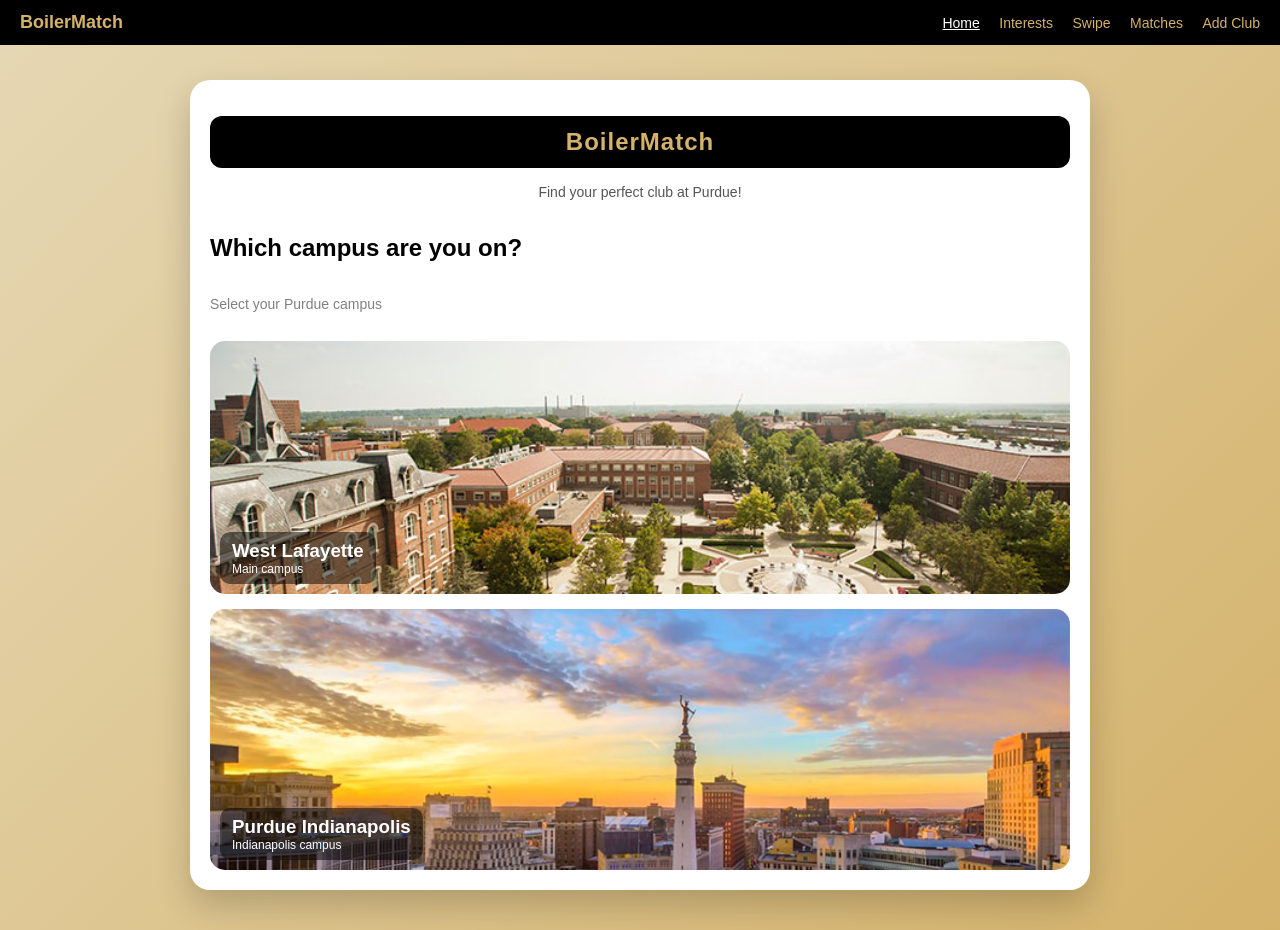
==== index.html @ a465bf87 "Presumably Finalized Boilermatch Project" ====
<!DOCTYPE html>
<html lang="en">
<head>
  <meta name="viewport" content="width=device-width, initial-scale=1.0">
  <meta charset="UTF-8">
  <title>BoilerMatch</title>
  <link rel="stylesheet" href="styles.css">
</head>
<body>

  <nav class="navbar">
  <div class="nav-logo">BoilerMatch</div>

  <div class="nav-links">
    <a href="index.html" class="active">Home</a>
    <a href="interests.html">Interests</a>
    <a href="swipe.html">Swipe</a>
    <a href="matches.html">Matches</a>
    <a href="add-club.html">Add Club</a>
  </div>
</nav>

  <div class="container">

    <div class="header">
      <h1>BoilerMatch</h1>
      <p>Find your perfect club at Purdue!</p>
    </div>

    <h2>Which campus are you on?</h2>
    <p class="subtext">Select your Purdue campus</p>

    <div class="card campus" onclick="window.location.href='interests.html'">
      <img src="images/west-lafayette.jpg" alt="West Lafayette">
      <div class="overlay">
        <h3>West Lafayette</h3>
        <p>Main campus</p>
      </div>
    </div>

    <div class="card campus" onclick="window.location.href='interests.html'">
      <img src="images/indy.jpg" alt="Indianapolis">
      <div class="overlay">
        <h3>Purdue Indianapolis</h3>
        <p>Indianapolis campus</p>
      </div>
    </div>

  </div>

</body>
</html>
---- styles.css ----
/*global change to prevent layout overflow issues*/
* {
  box-sizing: border-box;
}

/*initial campus selection page css*/

body {
  margin: 0;
  font-family: 'Segoe UI', Arial, sans-serif;
  background: linear-gradient(135deg, #e6d8b5, #d4b26a);

  display: flex;
  justify-content: center;
  align-items: center;
  min-height: 100vh;
}

/*main app container*/
.container {
  background: #ffffff;
  width: 90%;
  max-width: 900px;
  padding: 20px;
  margin: 80px 0 40px 0; /*account for fixed navbar*/
  border-radius: 20px;
  box-shadow: 0 15px 35px rgba(0,0,0,0.2);

  display: flex;
  flex-direction: column;

  max-height: 90vh;
  overflow-y: auto;
}

/*header*/

.header {
  text-align: center;
}

.header h1 {
  background: black;
  color: #d4b26a;
  padding: 12px;
  border-radius: 12px;
  font-size: 24px;
  letter-spacing: 1px;
}

.header p {
  margin-top: 5px;
  color: #555;
  font-size: 14px;
}

/* Text */

h2 {
  margin-top: 20px;
}

.subtext {
  color: gray;
  font-size: 14px;
}

/*campus cards*/

.card {
  position: relative;
  margin-top: 15px;
  border-radius: 15px;
  overflow: hidden;
  cursor: pointer;
  transition: transform 0.2s ease, box-shadow 0.2s ease;
}

.card:hover {
  transform: scale(1.03);
  box-shadow: 0 10px 25px rgba(0,0,0,0.3);
}

.card img {
  width: 100%;
  display: block;
}

/*image overlay text*/

.overlay {
  position: absolute;
  bottom: 10px;
  left: 10px;
  color: white;
  background: rgba(0,0,0,0.5);
  padding: 8px 12px;
  border-radius: 10px;
}

.overlay h3 {
  margin: 0;
}

.overlay p {
  margin: 0;
  font-size: 12px;
}

/*interests page css*/

.interest {
  background: #ffffff;
  border-radius: 12px;
  padding: 15px;
  cursor: pointer;
  border: 2px solid transparent;
  transition: 0.2s;
  text-align: center;
  font-weight: 500;
}

.interest:hover {
  background: #f5f5f5;
}

.interest.selected {
  border: 2px solid #d4b26a;
  background: #fff7e6;
}

/*grid layout for interests*/

.interest-grid {
  display: grid;
  grid-template-columns: 1fr 1fr;
  gap: 10px;
  margin-top: 10px;
}

/*interests page match button*/

.match-btn {
  width: 100%;
  margin-top: 20px;
  padding: 14px;
  border: none;
  border-radius: 12px;
  background: linear-gradient(135deg, #d4b26a, #b89b5e);
  color: white;
  font-size: 16px;
  font-weight: bold;
  cursor: pointer;
  transition: 0.2s;
}

.match-btn:hover {
  transform: scale(1.02);
}

/*swipe page css*/

.swipe-container {
  width: 100%;
  padding: 10px 0;
}

.swipe-card {
  width: 100%;
  background: white;
  border-radius: 20px;
  overflow: hidden;
  box-shadow: 0 15px 30px rgba(0,0,0,0.25);
  transition: transform 0.3s ease, opacity 0.3s ease;
}

.swipe-card img {
  width: 100%;
  height: 200px;
  object-fit: cover;
}

.card-content {
  padding: 15px;
}

.members {
  color: gray;
  font-size: 14px;
}

.description {
  margin: 10px 0;
}

.time {
  font-size: 14px;
  color: #555;
}

.tags span {
  background: #f4d9a6;
  padding: 5px 10px;
  border-radius: 20px;
  font-size: 12px;
  margin-right: 5px;
}

/* Buttons */

.buttons {
  margin-top: 25px;
  display: flex;
  justify-content: space-around;
  width: 100%;
}

.buttons button {
  font-size: 28px;
  padding: 18px;
  border-radius: 50%;
  border: none;
  cursor: pointer;
  transition: 0.2s;
}

.buttons button:hover {
  transform: scale(1.1);
}

.no {
  background: #ffe5e5;
}

.yes {
  background: #e0ffe5;
}

/*matches page css*/

.match-card {
  background: white;
  padding: 10px;
  border-radius: 12px;
  margin-top: 10px;
  box-shadow: 0 5px 15px rgba(0,0,0,0.2);

  display: flex;
  align-items: center;
  gap: 10px;
}

.match-card img {
  width: 80px;
  height: 80px;
  object-fit: cover;
  border-radius: 10px;
}

.match-card h3 {
  margin: 0;
  font-size: 16px;
}

.match-card p {
  margin: 0;
  font-size: 12px;
  color: gray;
}

/*navbar*/

.navbar {
  position: fixed;
  top: 0;
  width: 100%;
  background: black;
  color: #d4b26a;
  display: flex;
  justify-content: space-between;
  align-items: center;
  padding: 12px 20px;
  z-index: 1000;
}

.nav-logo {
  font-weight: bold;
  font-size: 18px;
}

.nav-links a {
  color: #d4b26a;
  text-decoration: none;
  margin-left: 15px;
  font-size: 14px;
  transition: 0.2s;
}

.nav-links a.active {
  color: white;
  text-decoration: underline;
}

.nav-links a:hover {
  color: white;
}

/*add club form css*/

.form-group {
  display: flex;
  flex-direction: column;
  margin-bottom: 15px;
}

.form-group label {
  font-size: 14px;
  margin-bottom: 5px;
  font-weight: 500;
  color: #333;
}

.form-group input,
.form-group textarea {
  padding: 10px;
  border-radius: 8px;
  border: 1px solid #ccc;
  font-size: 14px;
  font-family: inherit;
}

.form-group input:focus,
.form-group textarea:focus {
  outline: none;
  border-color: #d4b26a;
  box-shadow: 0 0 5px rgba(212,178,106,0.5);
}

.form-group textarea {
  resize: vertical;
  min-height: 80px;
}

.form-hint {
  font-size: 12px;
  color: gray;
  margin-top: 3px;
}

/*screen size responsiveness*/

@media (max-width: 600px) {

  .container {
    width: 95%;
    margin: 20px 0;
    padding: 15px;
  }

  .swipe-card img {
    height: 180px;
  }

  h2 {
    font-size: 18px;
  }

  /* Navbar adjustments */
  .nav-links {
    display: flex;
    flex-wrap: wrap;
    justify-content: center;
    margin-top: 5px;
  }

  .navbar {
    flex-direction: column;
    align-items: center;
  }

  .nav-links a {
    margin: 5px;
    font-size: 12px;
  }
}
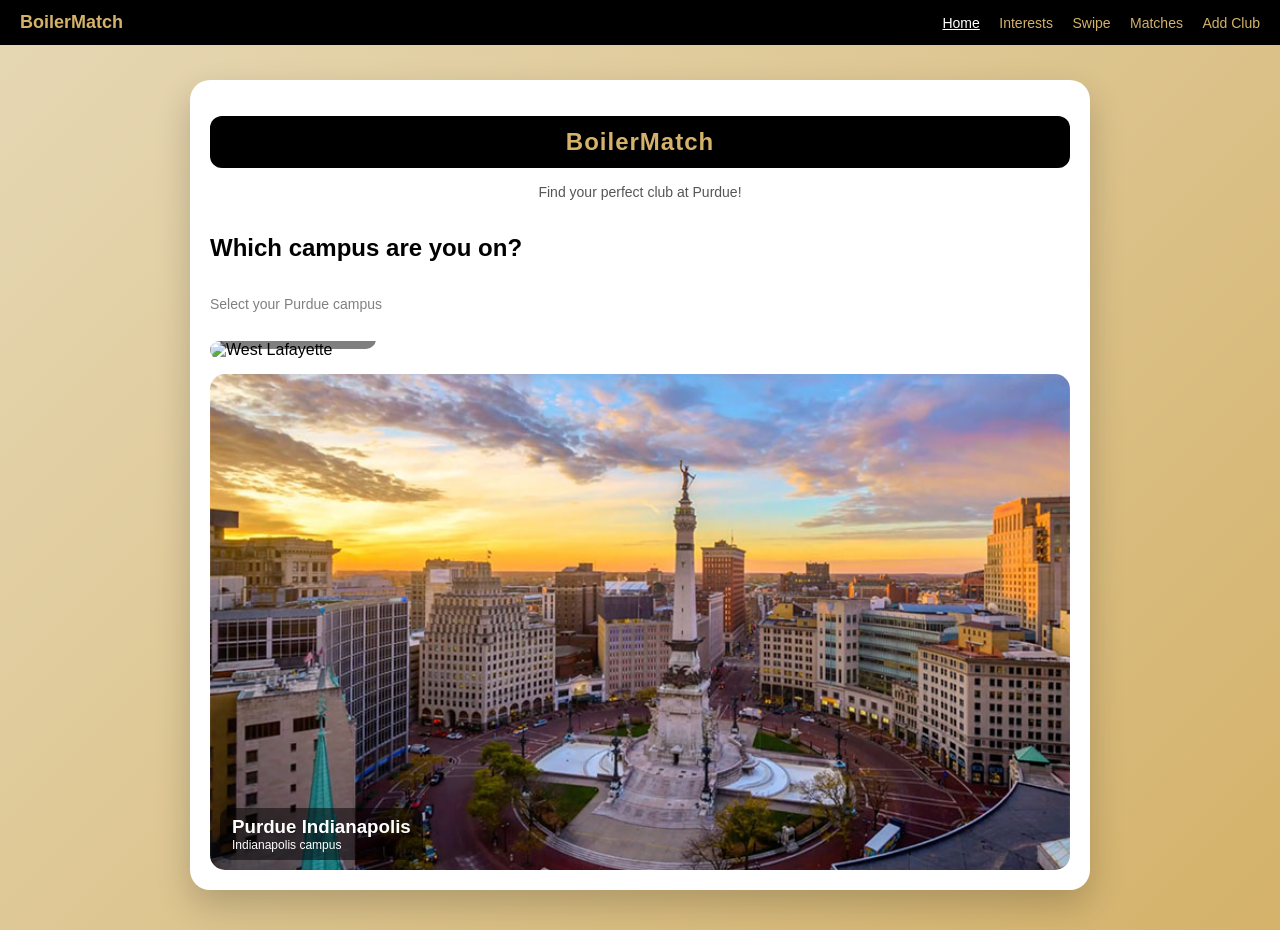
==== commit 82694515: "changed west-lafayette and indy images to png" ====
--- a/index.html
+++ b/index.html
@@ -39,7 +39,7 @@
     </div>
 
     <div class="card campus" onclick="window.location.href='interests.html'">
-      <img src="images/indy.jpg" alt="Indianapolis">
+      <img src="images/indy.png" alt="Indianapolis">
       <div class="overlay">
         <h3>Purdue Indianapolis</h3>
         <p>Indianapolis campus</p>
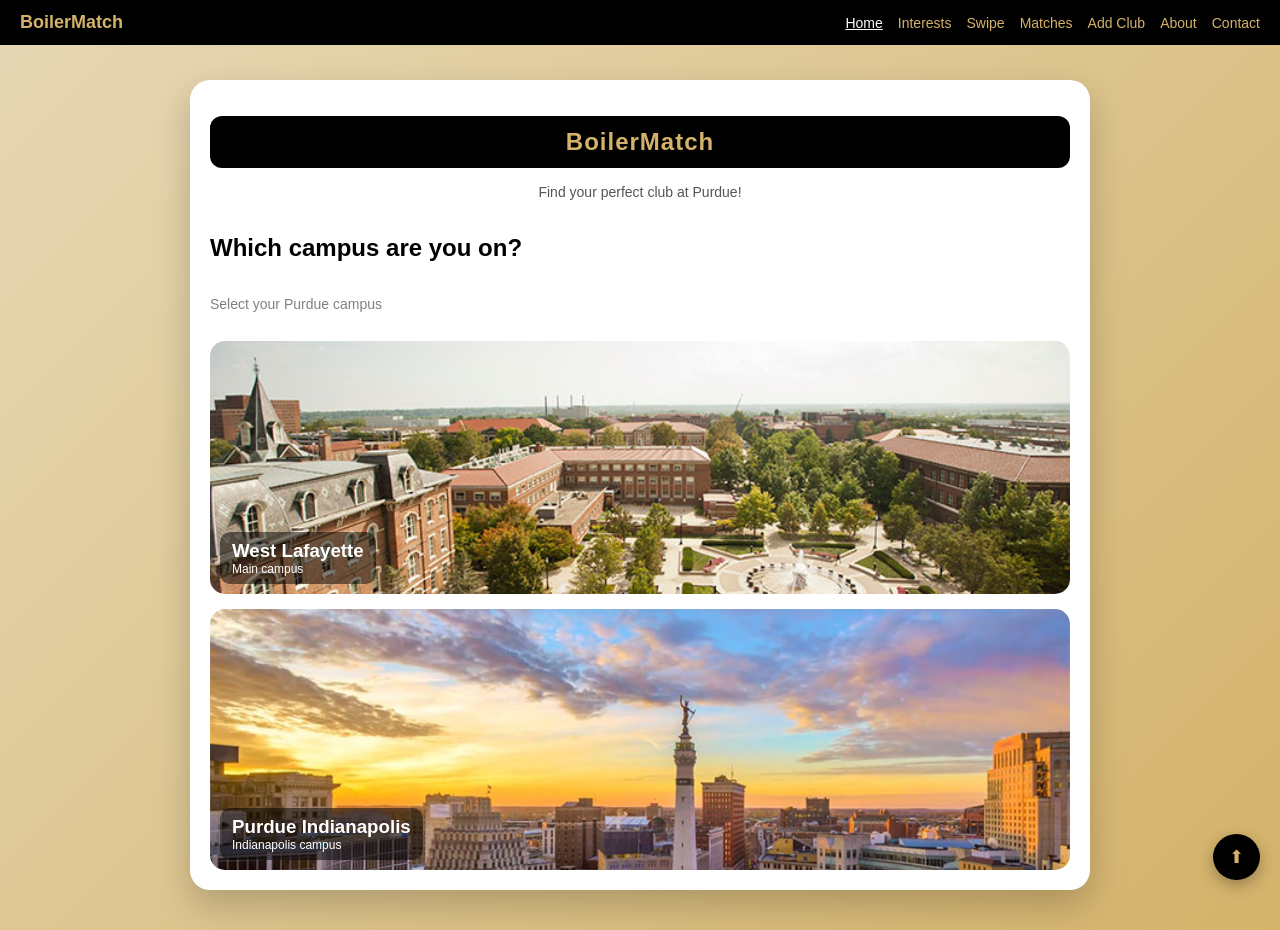
==== commit a5edad2d: "final version + android apk finalized boilermatch project and added basic android apk version" ====
--- a/index.html
+++ b/index.html
@@ -1,52 +1,57 @@
-<!DOCTYPE html>
-<html lang="en">
-<head>
-  <meta name="viewport" content="width=device-width, initial-scale=1.0">
-  <meta charset="UTF-8">
-  <title>BoilerMatch</title>
-  <link rel="stylesheet" href="styles.css">
-</head>
-<body>
-
-  <nav class="navbar">
-  <div class="nav-logo">BoilerMatch</div>
-
-  <div class="nav-links">
-    <a href="index.html" class="active">Home</a>
-    <a href="interests.html">Interests</a>
-    <a href="swipe.html">Swipe</a>
-    <a href="matches.html">Matches</a>
-    <a href="add-club.html">Add Club</a>
-  </div>
-</nav>
-
-  <div class="container">
-
-    <div class="header">
-      <h1>BoilerMatch</h1>
-      <p>Find your perfect club at Purdue!</p>
-    </div>
-
-    <h2>Which campus are you on?</h2>
-    <p class="subtext">Select your Purdue campus</p>
-
-    <div class="card campus" onclick="window.location.href='interests.html'">
-      <img src="images/west-lafayette.jpg" alt="West Lafayette">
-      <div class="overlay">
-        <h3>West Lafayette</h3>
-        <p>Main campus</p>
-      </div>
-    </div>
-
-    <div class="card campus" onclick="window.location.href='interests.html'">
-      <img src="images/indy.png" alt="Indianapolis">
-      <div class="overlay">
-        <h3>Purdue Indianapolis</h3>
-        <p>Indianapolis campus</p>
-      </div>
-    </div>
-
-  </div>
-
-</body>
+<!DOCTYPE html>
+<html lang="en">
+<head>
+  <meta name="viewport" content="width=device-width, initial-scale=1.0">
+  <meta charset="UTF-8">
+  <title>BoilerMatch</title>
+  <link rel="stylesheet" href="styles.css">
+</head>
+<body id="top">
+
+  <nav class="navbar">
+  <div class="nav-logo">BoilerMatch</div>
+
+  <ul class="nav-links">
+  <li><a href="index.html" class="active">Home</a></li>
+  <li><a href="interests.html">Interests</a></li>
+  <li><a href="swipe.html">Swipe</a></li>
+  <li><a href="matches.html">Matches</a></li>
+  <li><a href="add-club.html">Add Club</a></li>
+  <li><a href="about.html">About</a></li>
+  <li><a href="contact.html">Contact</a></li>
+</ul>
+</nav>
+
+  <div class="container">
+
+    <div class="header">
+      <h1>BoilerMatch</h1>
+      <p>Find your perfect club at Purdue!</p>
+    </div>
+
+    <h2>Which campus are you on?</h2>
+    <p class="subtext">Select your Purdue campus</p>
+
+    <div class="card campus" onclick="window.location.href='interests.html'">
+      <img src="images/west-lafayette.png" alt="Purdue University West Lafayette Campus">
+      <div class="overlay">
+        <h3>West Lafayette</h3>
+        <p>Main campus</p>
+      </div>
+    </div>
+
+    <div class="card campus" onclick="window.location.href='interests.html'">
+      <img src="images/indy.png" alt="Purdue University Indianapolis Campus">
+      <div class="overlay">
+        <h3>Purdue Indianapolis</h3>
+        <p>Indianapolis campus</p>
+      </div>
+    </div>
+
+  </div>
+
+  <!-- Back to Top Button -->
+  <a href="#top" class="back-to-top">⬆</a>
+
+</body>
 </html>
--- a/styles.css
+++ b/styles.css
@@ -1,385 +1,489 @@
-/*global change to prevent layout overflow issues*/
-* {
-  box-sizing: border-box;
-}
-
-/*initial campus selection page css*/
-
-body {
-  margin: 0;
-  font-family: 'Segoe UI', Arial, sans-serif;
-  background: linear-gradient(135deg, #e6d8b5, #d4b26a);
-
-  display: flex;
-  justify-content: center;
-  align-items: center;
-  min-height: 100vh;
-}
-
-/*main app container*/
-.container {
-  background: #ffffff;
-  width: 90%;
-  max-width: 900px;
-  padding: 20px;
-  margin: 80px 0 40px 0; /*account for fixed navbar*/
-  border-radius: 20px;
-  box-shadow: 0 15px 35px rgba(0,0,0,0.2);
-
-  display: flex;
-  flex-direction: column;
-
-  max-height: 90vh;
-  overflow-y: auto;
-}
-
-/*header*/
-
-.header {
-  text-align: center;
-}
-
-.header h1 {
-  background: black;
-  color: #d4b26a;
-  padding: 12px;
-  border-radius: 12px;
-  font-size: 24px;
-  letter-spacing: 1px;
-}
-
-.header p {
-  margin-top: 5px;
-  color: #555;
-  font-size: 14px;
-}
-
-/* Text */
-
-h2 {
-  margin-top: 20px;
-}
-
-.subtext {
-  color: gray;
-  font-size: 14px;
-}
-
-/*campus cards*/
-
-.card {
-  position: relative;
-  margin-top: 15px;
-  border-radius: 15px;
-  overflow: hidden;
-  cursor: pointer;
-  transition: transform 0.2s ease, box-shadow 0.2s ease;
-}
-
-.card:hover {
-  transform: scale(1.03);
-  box-shadow: 0 10px 25px rgba(0,0,0,0.3);
-}
-
-.card img {
-  width: 100%;
-  display: block;
-}
-
-/*image overlay text*/
-
-.overlay {
-  position: absolute;
-  bottom: 10px;
-  left: 10px;
-  color: white;
-  background: rgba(0,0,0,0.5);
-  padding: 8px 12px;
-  border-radius: 10px;
-}
-
-.overlay h3 {
-  margin: 0;
-}
-
-.overlay p {
-  margin: 0;
-  font-size: 12px;
-}
-
-/*interests page css*/
-
-.interest {
-  background: #ffffff;
-  border-radius: 12px;
-  padding: 15px;
-  cursor: pointer;
-  border: 2px solid transparent;
-  transition: 0.2s;
-  text-align: center;
-  font-weight: 500;
-}
-
-.interest:hover {
-  background: #f5f5f5;
-}
-
-.interest.selected {
-  border: 2px solid #d4b26a;
-  background: #fff7e6;
-}
-
-/*grid layout for interests*/
-
-.interest-grid {
-  display: grid;
-  grid-template-columns: 1fr 1fr;
-  gap: 10px;
-  margin-top: 10px;
-}
-
-/*interests page match button*/
-
-.match-btn {
-  width: 100%;
-  margin-top: 20px;
-  padding: 14px;
-  border: none;
-  border-radius: 12px;
-  background: linear-gradient(135deg, #d4b26a, #b89b5e);
-  color: white;
-  font-size: 16px;
-  font-weight: bold;
-  cursor: pointer;
-  transition: 0.2s;
-}
-
-.match-btn:hover {
-  transform: scale(1.02);
-}
-
-/*swipe page css*/
-
-.swipe-container {
-  width: 100%;
-  padding: 10px 0;
-}
-
-.swipe-card {
-  width: 100%;
-  background: white;
-  border-radius: 20px;
-  overflow: hidden;
-  box-shadow: 0 15px 30px rgba(0,0,0,0.25);
-  transition: transform 0.3s ease, opacity 0.3s ease;
-}
-
-.swipe-card img {
-  width: 100%;
-  height: 200px;
-  object-fit: cover;
-}
-
-.card-content {
-  padding: 15px;
-}
-
-.members {
-  color: gray;
-  font-size: 14px;
-}
-
-.description {
-  margin: 10px 0;
-}
-
-.time {
-  font-size: 14px;
-  color: #555;
-}
-
-.tags span {
-  background: #f4d9a6;
-  padding: 5px 10px;
-  border-radius: 20px;
-  font-size: 12px;
-  margin-right: 5px;
-}
-
-/* Buttons */
-
-.buttons {
-  margin-top: 25px;
-  display: flex;
-  justify-content: space-around;
-  width: 100%;
-}
-
-.buttons button {
-  font-size: 28px;
-  padding: 18px;
-  border-radius: 50%;
-  border: none;
-  cursor: pointer;
-  transition: 0.2s;
-}
-
-.buttons button:hover {
-  transform: scale(1.1);
-}
-
-.no {
-  background: #ffe5e5;
-}
-
-.yes {
-  background: #e0ffe5;
-}
-
-/*matches page css*/
-
-.match-card {
-  background: white;
-  padding: 10px;
-  border-radius: 12px;
-  margin-top: 10px;
-  box-shadow: 0 5px 15px rgba(0,0,0,0.2);
-
-  display: flex;
-  align-items: center;
-  gap: 10px;
-}
-
-.match-card img {
-  width: 80px;
-  height: 80px;
-  object-fit: cover;
-  border-radius: 10px;
-}
-
-.match-card h3 {
-  margin: 0;
-  font-size: 16px;
-}
-
-.match-card p {
-  margin: 0;
-  font-size: 12px;
-  color: gray;
-}
-
-/*navbar*/
-
-.navbar {
-  position: fixed;
-  top: 0;
-  width: 100%;
-  background: black;
-  color: #d4b26a;
-  display: flex;
-  justify-content: space-between;
-  align-items: center;
-  padding: 12px 20px;
-  z-index: 1000;
-}
-
-.nav-logo {
-  font-weight: bold;
-  font-size: 18px;
-}
-
-.nav-links a {
-  color: #d4b26a;
-  text-decoration: none;
-  margin-left: 15px;
-  font-size: 14px;
-  transition: 0.2s;
-}
-
-.nav-links a.active {
-  color: white;
-  text-decoration: underline;
-}
-
-.nav-links a:hover {
-  color: white;
-}
-
-/*add club form css*/
-
-.form-group {
-  display: flex;
-  flex-direction: column;
-  margin-bottom: 15px;
-}
-
-.form-group label {
-  font-size: 14px;
-  margin-bottom: 5px;
-  font-weight: 500;
-  color: #333;
-}
-
-.form-group input,
-.form-group textarea {
-  padding: 10px;
-  border-radius: 8px;
-  border: 1px solid #ccc;
-  font-size: 14px;
-  font-family: inherit;
-}
-
-.form-group input:focus,
-.form-group textarea:focus {
-  outline: none;
-  border-color: #d4b26a;
-  box-shadow: 0 0 5px rgba(212,178,106,0.5);
-}
-
-.form-group textarea {
-  resize: vertical;
-  min-height: 80px;
-}
-
-.form-hint {
-  font-size: 12px;
-  color: gray;
-  margin-top: 3px;
-}
-
-/*screen size responsiveness*/
-
-@media (max-width: 600px) {
-
-  .container {
-    width: 95%;
-    margin: 20px 0;
-    padding: 15px;
-  }
-
-  .swipe-card img {
-    height: 180px;
-  }
-
-  h2 {
-    font-size: 18px;
-  }
-
-  /* Navbar adjustments */
-  .nav-links {
-    display: flex;
-    flex-wrap: wrap;
-    justify-content: center;
-    margin-top: 5px;
-  }
-
-  .navbar {
-    flex-direction: column;
-    align-items: center;
-  }
-
-  .nav-links a {
-    margin: 5px;
-    font-size: 12px;
-  }
+/*global change to prevent layout overflow issues*/
+* {
+  box-sizing: border-box;
+}
+
+/*initial campus selection page css*/
+
+body {
+  margin: 0;
+  font-family: 'Segoe UI', Arial, sans-serif;
+  background: linear-gradient(135deg, #e6d8b5, #d4b26a);
+
+  display: flex;
+  justify-content: center;
+  align-items: center;
+  min-height: 100vh;
+}
+
+/*main app container*/
+.container {
+  background: #ffffff;
+  width: 90%;
+  max-width: 900px;
+  padding: 20px;
+  margin: 80px 0 40px 0;
+  /*account for fixed navbar*/
+  border-radius: 20px;
+  box-shadow: 0 15px 35px rgba(0, 0, 0, 0.2);
+
+  display: flex;
+  flex-direction: column;
+
+  max-height: 90vh;
+  overflow-y: auto;
+}
+
+/*header*/
+
+.header {
+  text-align: center;
+}
+
+.header h1 {
+  background: black;
+  color: #d4b26a;
+  padding: 12px;
+  border-radius: 12px;
+  font-size: 24px;
+  letter-spacing: 1px;
+}
+
+.header p {
+  margin-top: 5px;
+  color: #555;
+  font-size: 14px;
+}
+
+/* Text */
+
+h2 {
+  margin-top: 20px;
+}
+
+.subtext {
+  color: gray;
+  font-size: 14px;
+}
+
+/*campus cards*/
+
+.card {
+  position: relative;
+  margin-top: 15px;
+  border-radius: 15px;
+  overflow: hidden;
+  cursor: pointer;
+  transition: transform 0.2s ease, box-shadow 0.2s ease;
+}
+
+.card:hover {
+  transform: scale(1.03);
+  box-shadow: 0 10px 25px rgba(0, 0, 0, 0.3);
+}
+
+.card img {
+  width: 100%;
+  display: block;
+}
+
+/*image overlay text*/
+
+.overlay {
+  position: absolute;
+  bottom: 10px;
+  left: 10px;
+  color: white;
+  background: rgba(0, 0, 0, 0.5);
+  padding: 8px 12px;
+  border-radius: 10px;
+}
+
+.overlay h3 {
+  margin: 0;
+}
+
+.overlay p {
+  margin: 0;
+  font-size: 12px;
+}
+
+/*interests page css*/
+
+.interest {
+  background: #ffffff;
+  border-radius: 12px;
+  padding: 15px;
+  cursor: pointer;
+  border: 2px solid transparent;
+  transition: 0.2s;
+  text-align: center;
+  font-weight: 500;
+}
+
+.interest:hover {
+  background: #f5f5f5;
+}
+
+.interest.selected {
+  border: 2px solid #d4b26a;
+  background: #fff7e6;
+}
+
+/*grid layout for interests*/
+
+.interest-grid {
+  display: grid;
+  grid-template-columns: 1fr 1fr;
+  gap: 10px;
+  margin-top: 10px;
+}
+
+/*interests page match button*/
+
+.match-btn {
+  width: 100%;
+  margin-top: 20px;
+  padding: 14px;
+  border: none;
+  border-radius: 12px;
+  background: linear-gradient(135deg, #d4b26a, #b89b5e);
+  color: white;
+  font-size: 16px;
+  font-weight: bold;
+  cursor: pointer;
+  transition: 0.2s;
+}
+
+.match-btn:hover {
+  transform: scale(1.02);
+}
+
+/*swipe page css*/
+
+.swipe-container {
+  width: 100%;
+  padding: 10px 0;
+  overflow-x: hidden;
+  overflow-y: hidden;
+}
+
+.swipe-card {
+  width: 100%;
+  background: white;
+  border-radius: 20px;
+  overflow: hidden;
+  box-shadow: 0 15px 30px rgba(0, 0, 0, 0.25);
+  transition: transform 0.3s ease, opacity 0.3s ease;
+}
+
+.swipe-card img {
+  width: 100%;
+  height: 200px;
+  object-fit: cover;
+}
+
+.card-content {
+  padding: 15px;
+}
+
+.members {
+  color: gray;
+  font-size: 14px;
+}
+
+.description {
+  margin: 10px 0;
+}
+
+.time {
+  font-size: 14px;
+  color: #555;
+}
+
+.tags span {
+  background: #f4d9a6;
+  padding: 5px 10px;
+  border-radius: 20px;
+  font-size: 12px;
+  margin-right: 5px;
+}
+
+/* buttons */
+
+.buttons {
+  margin-top: 25px;
+  display: flex;
+  justify-content: space-around;
+  width: 100%;
+}
+
+.buttons button {
+  font-size: 28px;
+  padding: 18px;
+  border-radius: 50%;
+  border: none;
+  cursor: pointer;
+  transition: 0.2s;
+}
+
+.buttons button:hover {
+  transform: scale(1.1);
+}
+
+.no {
+  background: #ffe5e5;
+}
+
+.yes {
+  background: #e0ffe5;
+}
+
+/*matches page css*/
+
+#matches-container {
+  /* id selector */
+  margin-top: 10px;
+}
+
+.match-card {
+  background: white;
+  padding: 10px;
+  border-radius: 12px;
+  margin-top: 10px;
+  box-shadow: 0 5px 15px rgba(0, 0, 0, 0.2);
+
+  display: flex;
+  align-items: center;
+  gap: 10px;
+
+  clear: both;
+  /* clear property */
+}
+
+.match-card img {
+  width: 80px;
+  height: 80px;
+  object-fit: cover;
+  border-radius: 10px;
+
+  float: left;
+  /* floated div */
+  margin-right: 10px;
+}
+
+.match-card h3 {
+  margin: 0;
+  font-size: 16px;
+}
+
+.match-card p {
+  margin: 0;
+  font-size: 12px;
+  color: gray;
+}
+
+/* back to top anchor link button */
+.back-to-top {
+  position: fixed;
+  bottom: 20px;
+  right: 20px;
+
+  background: black;
+  color: #d4b26a;
+
+  padding: 12px 16px;
+  border-radius: 50%;
+
+  text-decoration: none;
+  font-size: 18px;
+
+  box-shadow: 0 5px 15px rgba(0, 0, 0, 0.3);
+
+  transition: 0.2s;
+}
+
+.back-to-top:hover {
+  transform: scale(1.1);
+  background: #222;
+}
+
+/* smooth scrolling for anchor links */
+
+html {
+  scroll-behavior: smooth;
+}
+
+/*navbar*/
+
+.navbar {
+  position: fixed;
+  top: 0;
+  width: 100%;
+  background: black;
+  color: #d4b26a;
+  display: flex;
+  justify-content: space-between;
+  align-items: center;
+  padding: 12px 20px;
+  z-index: 1000;
+}
+
+.nav-logo {
+  font-weight: bold;
+  font-size: 18px;
+}
+
+.nav-links {
+  list-style: none;
+  /* removes bullets */
+  display: flex;
+  gap: 15px;
+  padding: 0;
+  margin: 0;
+}
+
+.nav-links li {
+  display: inline;
+}
+
+.nav-links a {
+  color: #d4b26a;
+  text-decoration: none;
+  font-size: 14px;
+  transition: 0.2s;
+}
+
+.nav-links a.active {
+  color: white;
+  text-decoration: underline;
+}
+
+.nav-links a:hover {
+  color: white;
+}
+
+/*add club form css*/
+
+.form-group {
+  display: flex;
+  flex-direction: column;
+  margin-bottom: 15px;
+}
+
+.form-group label {
+  font-size: 14px;
+  margin-bottom: 5px;
+  font-weight: 500;
+  color: #333;
+}
+
+.form-group input,
+.form-group textarea {
+  padding: 10px;
+  border-radius: 8px;
+  border: 1px solid #ccc;
+  font-size: 14px;
+  font-family: inherit;
+}
+
+.form-group input:focus,
+.form-group textarea:focus {
+  outline: none;
+  border-color: #d4b26a;
+  box-shadow: 0 0 5px rgba(212, 178, 106, 0.5);
+}
+
+.form-group textarea {
+  resize: vertical;
+  min-height: 80px;
+}
+
+.form-hint {
+  font-size: 12px;
+  color: gray;
+  margin-top: 3px;
+}
+
+/* about page table */
+
+.info-table {
+  width: 100%;
+  border-collapse: collapse;
+  margin-top: 15px;
+}
+
+.info-table th {
+  background: #d4b26a;
+  color: black;
+  text-align: left;
+  padding: 10px;
+}
+
+.info-table td {
+  border: 1px solid #ddd;
+  padding: 10px;
+}
+
+.info-table tr:nth-child(even) {
+  background: #f9f9f9;
+}
+
+.info-table tr:hover {
+  background: #f1f1f1;
+}
+
+a {
+  color: #b89b5e;
+  font-weight: 500;
+}
+
+a:hover {
+  text-decoration: underline;
+}
+
+/* gif for contact page */
+.gif {
+  width: 100%;
+  max-width: 400px;
+  margin-top: 15px;
+  border-radius: 12px;
+  display: block;
+}
+
+/*screen size responsiveness*/
+
+@media (max-width: 600px) {
+
+  .container {
+    width: 95%;
+    margin: 20px 0;
+    padding: 15px;
+  }
+
+  .swipe-card img {
+    height: 180px;
+  }
+
+  h2 {
+    font-size: 18px;
+  }
+
+  /* Navbar adjustments */
+  .nav-links {
+    display: flex;
+    flex-wrap: wrap;
+    justify-content: center;
+    margin-top: 5px;
+  }
+
+  .navbar {
+    flex-direction: column;
+    align-items: center;
+  }
+
+  .nav-links a {
+    margin: 5px;
+    font-size: 12px;
+  }
 }
